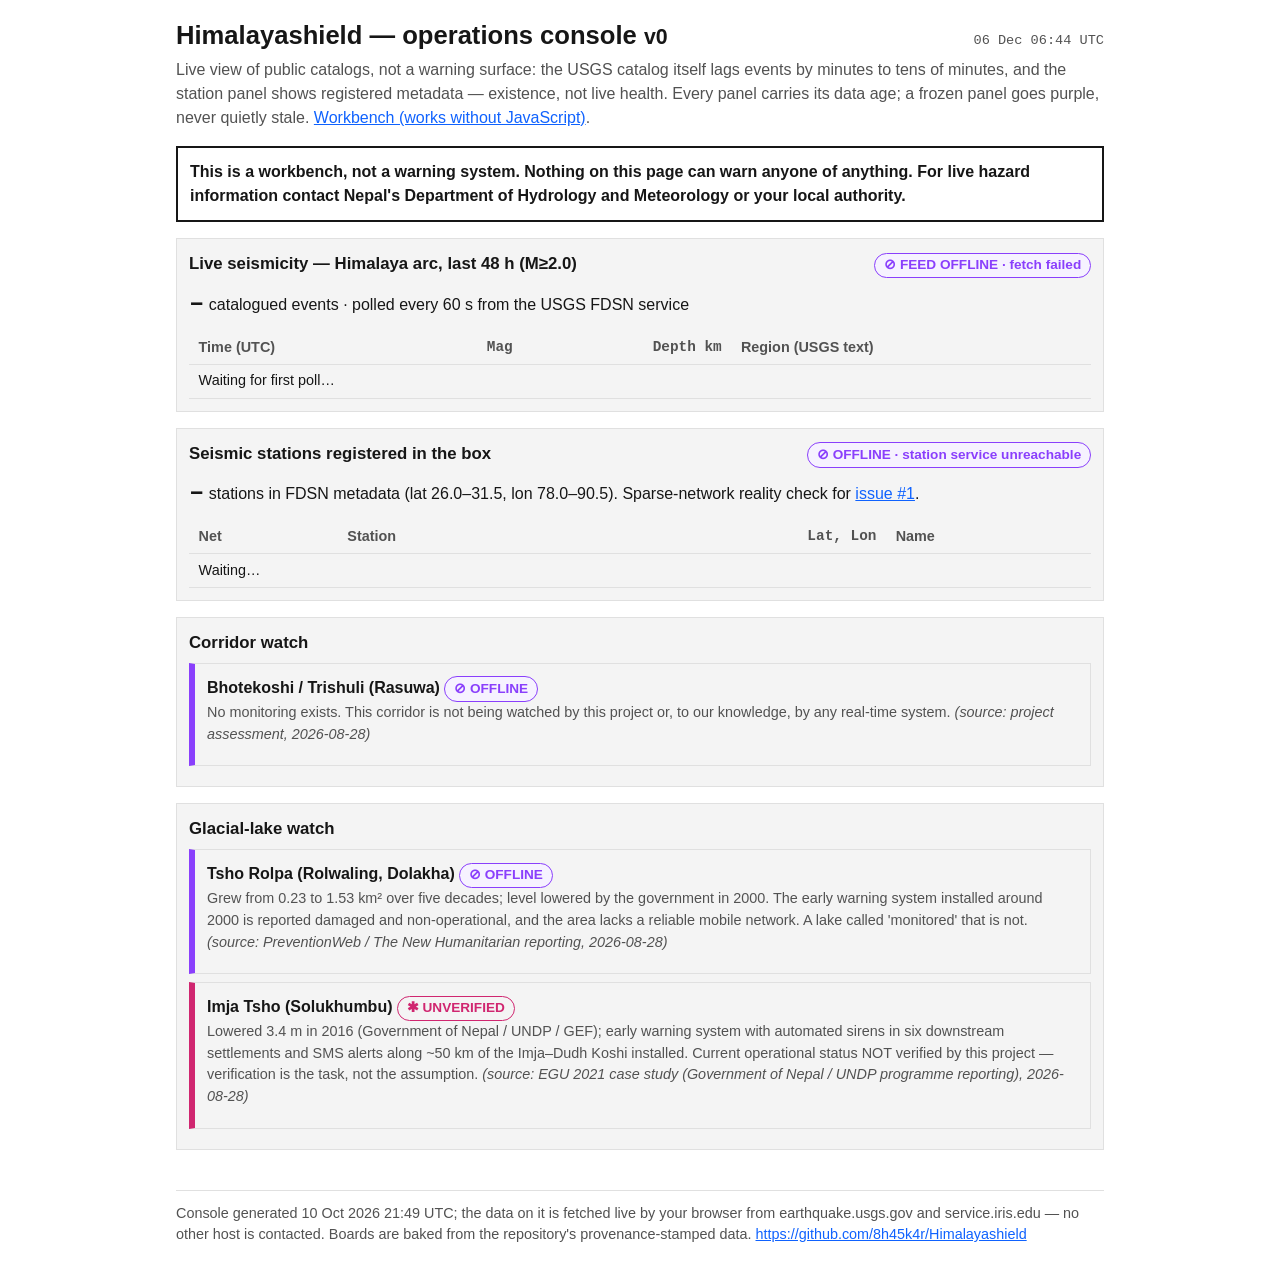
==== console/index.html @ b5e8033c "Publish site 2026-10-10T21:49:27Z from edcc20170017cb25d0ff4911a63416b4d3b17108" ====
<!doctype html>
<html lang="en"><head>
<meta charset="utf-8">
<meta name="viewport" content="width=device-width, initial-scale=1">
<meta name="referrer" content="no-referrer">
<title>Himalayashield — operations console</title>
<style>/*
 * Himalayashield design tokens.
 * Derived from IBM Carbon (v11 palette values); single source of truth for
 * both tiers (see docs/decisions/0002-design-system.md).
 *
 * Rules that are not negotiable:
 *  - `offline` (purple, ADR 0004 — measured, not eyeballed) sits far outside
 *    the amber→orange→red hazard scale: ΔE 34 vs danger red, worst-CVD 32.
 *    "Not watching" must never be readable as "nothing happening" — or as
 *    danger.
 *  - Colour never carries meaning alone: every state gets a label and a
 *    shape. These tokens style states; they do not define them.
 */

:root {
  /* Type — IBM Plex, matching the strategy brief. Real fallbacks always. */
  --font-sans: "IBM Plex Sans", -apple-system, "Segoe UI", Roboto, sans-serif;
  --font-mono: "IBM Plex Mono", "SFMono-Regular", Consolas, monospace;

  /* Spacing — Carbon's 8px-based scale, trimmed */
  --space-01: 0.125rem;
  --space-02: 0.25rem;
  --space-03: 0.5rem;
  --space-04: 0.75rem;
  --space-05: 1rem;
  --space-06: 1.5rem;
  --space-07: 2rem;
  --space-08: 2.5rem;

  /* Surfaces & text (light; Carbon White theme values) */
  --bg: #ffffff;
  --bg-layer: #f4f4f4;
  --text-primary: #161616;
  --text-secondary: #525252;
  --border-subtle: #e0e0e0;
  --link: #0f62fe;
  --focus: #0f62fe;

  /* Hazard scale — amber → orange → red (Carbon yellow/orange/red steps).
   * Escalation only. Never used for equipment or comms state. */
  --hazard-watch: #f1c21b;      /* amber  — elevated, being watched   */
  --hazard-warning: #ff832b;    /* orange — act soon                  */
  --hazard-danger: #da1e28;     /* red    — act now                   */
  --hazard-danger-strong: #a2191f;

  /* Non-hazard states */
  --state-normal: #198038;      /* green   — watched and quiet         */
  --state-offline: #8a3ffc;     /* purple — NOT WATCHING. Measured far from
                                   the hazard hues (ADR 0004).         */
  --state-offline-bg: #f6f2ff;
  --state-unverified: #d02670;  /* magenta — figure not yet custodian-
                                   signed; badge only, never a mark.
                                   See GOVERNANCE.md + ADR 0004.       */

  /* On-colour text */
  --text-on-hazard-danger: #ffffff;
  --text-on-state-offline: #ffffff;
}

/* Dark (Carbon g100-leaning values). System preference… */
@media (prefers-color-scheme: dark) {
  :root:not([data-theme="light"]) {
    --bg: #161616;
    --bg-layer: #262626;
    --text-primary: #f4f4f4;
    --text-secondary: #c6c6c6;
    --border-subtle: #393939;
    --link: #78a9ff;
    --focus: #ffffff;

    --hazard-watch: #f1c21b;
    --hazard-warning: #ff832b;
    --hazard-danger: #fa4d56;
    --hazard-danger-strong: #da1e28;

    --state-normal: #42be65;
    --state-offline: #be95ff;
    --state-offline-bg: #2a2140;
    --state-unverified: #ff7eb6;

    --text-on-hazard-danger: #161616;
    --text-on-state-offline: #161616;
  }
}

/* …and explicit user choice wins in both directions. */
:root[data-theme="dark"] {
  --bg: #161616;
  --bg-layer: #262626;
  --text-primary: #f4f4f4;
  --text-secondary: #c6c6c6;
  --border-subtle: #393939;
  --link: #78a9ff;
  --focus: #ffffff;

  --hazard-watch: #f1c21b;
  --hazard-warning: #ff832b;
  --hazard-danger: #fa4d56;
  --hazard-danger-strong: #da1e28;

  --state-normal: #42be65;
  --state-offline: #be95ff;
  --state-offline-bg: #2a2140;
  --state-unverified: #ff7eb6;

  --text-on-hazard-danger: #161616;
  --text-on-state-offline: #161616;
}

* { box-sizing: border-box; margin: 0; }
body { background: var(--bg); color: var(--text-primary);
  font-family: var(--font-sans); line-height: 1.5; font-size: 1rem; }
main { max-width: 60rem; margin: 0 auto; padding: var(--space-05); }
a { color: var(--link); }
h1 { font-size: 1.6rem; margin-bottom: var(--space-02); }
h2 { font-size: 1.15rem; margin: var(--space-07) 0 var(--space-03); }
p { margin-bottom: var(--space-03); }
.tagline { color: var(--text-secondary); }
.notice { border: 2px solid var(--text-primary); padding: var(--space-04);
  margin: var(--space-05) 0; font-weight: 600; }
.chip { display: inline-block; padding: 0.1rem 0.55rem; border-radius: 1rem;
  font-weight: 700; font-size: 0.85rem; border: 1.5px solid currentColor;
  white-space: nowrap; }
.chip-live { color: var(--state-normal); }
.chip-offline { color: var(--state-offline); background: var(--state-offline-bg); }
.chip-unverified { color: var(--state-unverified); }
.corridor { border: 1px solid var(--border-subtle); border-left: 6px solid
  var(--state-offline); padding: var(--space-04); margin: var(--space-03) 0;
  background: var(--bg-layer); }
.corridor.status-normal { border-left-color: var(--state-normal); }
.corridor.status-unverified { border-left-color: var(--state-unverified); }
.corridor .note { color: var(--text-secondary); font-size: 0.9rem; }
.offline-hero { border: 2px solid var(--state-offline);
  background: var(--state-offline-bg); padding: var(--space-05);
  margin: var(--space-05) 0; }
figure { margin: var(--space-04) 0; }
.scroll { overflow-x: auto; }
figcaption, .meta { color: var(--text-secondary); font-size: 0.85rem;
  margin-top: var(--space-02); }
table { border-collapse: collapse; width: 100%; font-size: 0.9rem; }
caption { text-align: left; color: var(--text-secondary); font-size: 0.85rem;
  margin-bottom: var(--space-02); }
th, td { text-align: left; padding: 0.35rem 0.6rem;
  border-bottom: 1px solid var(--border-subtle); white-space: nowrap; }
th { color: var(--text-secondary); font-weight: 600; }
td.num, th.num { text-align: right; font-family: var(--font-mono); }
footer { margin: var(--space-08) 0 var(--space-05);
  border-top: 1px solid var(--border-subtle); padding-top: var(--space-04);
  color: var(--text-secondary); font-size: 0.9rem; }
#stale-banner { display: none; }
body.stale #stale-banner { display: block; }
svg text { font-family: var(--font-sans); }

.panels { display: grid; grid-template-columns: 1fr; gap: var(--space-05); }
.panel { border: 1px solid var(--border-subtle); background: var(--bg-layer);
  padding: var(--space-04); }
.panel h2 { margin: 0 0 var(--space-03); font-size: 1.05rem; }
.panel .stat { font-family: var(--font-mono); font-size: 1.6rem;
  font-weight: 600; }
.panel-head { display: flex; justify-content: space-between; gap: var(--space-03);
  align-items: baseline; flex-wrap: wrap; }
#clock { color: var(--text-secondary); font-family: var(--font-mono);
  font-size: 0.85rem; }
</style>
</head>
<body>
<main>
<div class="panel-head"><h1>Himalayashield — operations console <small>v0</small></h1>
<span id="clock"></span></div>
<p class="tagline">Live view of public catalogs, not a warning surface: the USGS catalog itself lags events by minutes to tens of minutes, and the station panel shows registered metadata — existence, not live health. Every panel carries its data age; a frozen panel goes purple, never quietly stale. <a href="../">Workbench (works without
JavaScript)</a>.</p>
<div class="notice">This is a workbench, not a warning system. Nothing on
this page can warn anyone of anything. For live hazard information contact
Nepal's Department of Hydrology and Meteorology or your local authority.</div>
<noscript><div class="notice offline-hero">⊘ The console needs JavaScript
for live polling. Use the <a href="../">workbench page</a> instead — it
works without it.</div></noscript>
<div class="panels">
<section class="panel"><div class="panel-head">
<h2>Live seismicity — Himalaya arc, last 48 h (M≥2.0)</h2>
<span id="feed-chip" class="chip chip-offline">⊘ CONNECTING…</span></div>
<p><span class="stat" id="event-count">–</span> catalogued events ·
polled every 60 s from the USGS FDSN service</p>
<div class="scroll" id="chart"></div>
<div class="scroll"><table>
<thead><tr><th>Time (UTC)</th><th class=num>Mag</th>
<th class=num>Depth km</th><th>Region (USGS text)</th></tr></thead>
<tbody id="events-body"><tr><td colspan="4">Waiting for first poll…</td></tr></tbody>
</table></div></section>
<section class="panel"><div class="panel-head">
<h2>Seismic stations registered in the box</h2>
<span id="station-chip" class="chip chip-offline">⊘ CONNECTING…</span></div>
<p><span class="stat" id="station-count">–</span> stations in FDSN metadata
(lat 26.0–31.5, lon 78.0–90.5).
Sparse-network reality check for
<a href="https://github.com/8h45k4r/Himalayashield/issues/1">issue #1</a>.</p>
<div class="scroll"><table>
<thead><tr><th>Net</th><th>Station</th><th class=num>Lat, Lon</th><th>Name</th></tr></thead>
<tbody id="stations-body"><tr><td colspan="4">Waiting…</td></tr></tbody>
</table></div></section>
<section class="panel"><h2>Corridor watch</h2><div class="corridor status-offline"><strong>Bhotekoshi / Trishuli (Rasuwa)</strong> <span class="chip chip-offline">⊘ OFFLINE</span><p class="note">No monitoring exists. This corridor is not being watched by this project or, to our knowledge, by any real-time system. <em>(source: project assessment, 2026-08-28)</em></p></div></section>
<section class="panel"><h2>Glacial-lake watch</h2><div class="corridor status-offline"><strong>Tsho Rolpa (Rolwaling, Dolakha)</strong> <span class="chip chip-offline">⊘ OFFLINE</span><p class="note">Grew from 0.23 to 1.53 km² over five decades; level lowered by the government in 2000. The early warning system installed around 2000 is reported damaged and non-operational, and the area lacks a reliable mobile network. A lake called &#x27;monitored&#x27; that is not. <em>(source: PreventionWeb / The New Humanitarian reporting, 2026-08-28)</em></p></div><div class="corridor status-unverified"><strong>Imja Tsho (Solukhumbu)</strong> <span class="chip chip-unverified">✱ UNVERIFIED</span><p class="note">Lowered 3.4 m in 2016 (Government of Nepal / UNDP / GEF); early warning system with automated sirens in six downstream settlements and SMS alerts along ~50 km of the Imja–Dudh Koshi installed. Current operational status NOT verified by this project — verification is the task, not the assumption. <em>(source: EGU 2021 case study (Government of Nepal / UNDP programme reporting), 2026-08-28)</em></p></div></section>
</div>
<footer>
<p>Console generated 10 Oct 2026 21:49 UTC; the data on
it is fetched live by your browser from earthquake.usgs.gov and
service.iris.edu — no other host is contacted. Boards are baked from the
repository's provenance-stamped data. <a href="https://github.com/8h45k4r/Himalayashield">https://github.com/8h45k4r/Himalayashield</a></p>
</footer>
</main>
<script>/* Himalayashield operations console v0 (ADR 0005).
 * Dependency-free live polling of public FDSN services. Hard rule: a frozen
 * panel must never look live — every panel carries a data-age stamp and
 * flips to the purple OFFLINE state on failure or staleness.
 */
"use strict";
(function () {
  var BBOX = { minlatitude: 26.0, maxlatitude: 31.5,
               minlongitude: 78.0, maxlongitude: 90.5 };
  var USGS = "https://earthquake.usgs.gov/fdsnws/event/1/query";
  var IRIS = "https://service.iris.edu/fdsnws/station/1/query";
  var POLL_MS = 60000, STALE_MS = 5 * 60000, WINDOW_H = 48, MIN_MAG = 2.0;

  var lastOk = null, events = [];

  function $(id) { return document.getElementById(id); }
  function esc(s) {
    return String(s).replace(/[&<>"]/g, function (c) {
      return { "&": "&amp;", "<": "&lt;", ">": "&gt;", '"': "&quot;" }[c];
    });
  }
  function pad(n) { return (n < 10 ? "0" : "") + n; }
  function utc(d) {
    return pad(d.getUTCDate()) + " " +
      ["Jan","Feb","Mar","Apr","May","Jun","Jul","Aug","Sep","Oct","Nov","Dec"][d.getUTCMonth()] +
      " " + pad(d.getUTCHours()) + ":" + pad(d.getUTCMinutes()) + " UTC";
  }
  function ageText(ms) {
    if (ms < 90000) return Math.round(ms / 1000) + " s";
    if (ms < 5400000) return Math.round(ms / 60000) + " min";
    return (ms / 3600000).toFixed(1) + " h";
  }

  function setFeedState(state, ageMs) {
    var chip = $("feed-chip");
    if (state === "live") {
      chip.className = "chip chip-live";
      chip.textContent = "● LIVE · data age " + ageText(ageMs);
    } else if (state === "stale") {
      chip.className = "chip chip-offline";
      chip.textContent = "⊘ STALE · last data " + ageText(ageMs) + " ago";
    } else {
      chip.className = "chip chip-offline";
      chip.textContent = "⊘ FEED OFFLINE · fetch failed";
    }
  }

  function drawChart() {
    var w = 720, h = 220, pad_ = 40;
    var now = Date.now(), start = now - WINDOW_H * 3600000;
    var lo = MIN_MAG, hi = 6.0;
    for (var i = 0; i < events.length; i++) {
      if (events[i].mag + 0.5 > hi) hi = events[i].mag + 0.5;
    }
    function X(t) { return pad_ + (t - start) / (now - start) * (w - 2 * pad_); }
    function Y(m) { return h - pad_ - (m - lo) / (hi - lo) * (h - 2 * pad_); }
    var s = [];
    var m = Math.ceil(lo);
    for (; m <= hi; m++) {
      var y = Y(m).toFixed(1);
      s.push('<line x1="' + pad_ + '" y1="' + y + '" x2="' + (w - pad_) +
        '" y2="' + y + '" stroke="var(--border-subtle)" stroke-width="1"/>');
      s.push('<text x="' + (pad_ - 8) + '" y="' + (+y + 4) +
        '" text-anchor="end" font-size="11" fill="var(--text-secondary)">M' + m + "</text>");
    }
    for (var hrs = 0; hrs <= WINDOW_H; hrs += 12) {
      var t = start + hrs * 3600000, x = X(t).toFixed(1);
      var d = new Date(t);
      s.push('<line x1="' + x + '" y1="' + (h - pad_) + '" x2="' + x + '" y2="' +
        (h - pad_ + 5) + '" stroke="var(--text-secondary)" stroke-width="1"/>');
      s.push('<text x="' + x + '" y="' + (h - pad_ + 18) +
        '" text-anchor="middle" font-size="11" fill="var(--text-secondary)">' +
        pad(d.getUTCDate()) + "/" + pad(d.getUTCMonth() + 1) + " " +
        pad(d.getUTCHours()) + "h</text>");
    }
    for (i = 0; i < events.length; i++) {
      var e = events[i];
      var r = (2.5 + (e.mag - lo) * 1.4).toFixed(1);
      s.push('<circle cx="' + X(e.time).toFixed(1) + '" cy="' + Y(e.mag).toFixed(1) +
        '" r="' + r + '" fill="var(--link)" fill-opacity="0.55" ' +
        'stroke="var(--bg)" stroke-width="2"><title>' +
        esc("M" + e.mag.toFixed(1) + " — " + e.place + " — " + utc(new Date(e.time))) +
        "</title></circle>");
    }
    $("chart").innerHTML =
      '<svg viewBox="0 0 ' + w + " " + h + '" width="' + w + '" role="img" ' +
      'aria-label="Catalogued events, last ' + WINDOW_H + ' hours">' + s.join("") + "</svg>";
  }

  function renderTable() {
    var rows = [];
    for (var i = events.length - 1; i >= 0 && rows.length < 15; i--) {
      var e = events[i];
      rows.push("<tr><td>" + utc(new Date(e.time)) + '</td><td class="num">' +
        e.mag.toFixed(1) + '</td><td class="num">' +
        (e.depth == null ? "—" : e.depth.toFixed(0)) + "</td><td>" +
        esc(e.place) + "</td></tr>");
    }
    $("events-body").innerHTML = rows.join("") ||
      '<tr><td colspan="4">No catalogued events M≥' + MIN_MAG +
      " in the last " + WINDOW_H + " hours.</td></tr>";
    $("event-count").textContent = String(events.length);
  }

  function poll() {
    var startIso = new Date(Date.now() - WINDOW_H * 3600000)
      .toISOString().slice(0, 19);
    var url = USGS + "?format=geojson&orderby=time-asc&minmagnitude=" + MIN_MAG +
      "&starttime=" + startIso +
      "&minlatitude=" + BBOX.minlatitude + "&maxlatitude=" + BBOX.maxlatitude +
      "&minlongitude=" + BBOX.minlongitude + "&maxlongitude=" + BBOX.maxlongitude;
    fetch(url, { cache: "no-store" }).then(function (r) {
      if (!r.ok) throw new Error("HTTP " + r.status);
      return r.json();
    }).then(function (gj) {
      events = [];
      var feats = gj.features || [];
      for (var i = 0; i < feats.length; i++) {
        var p = feats[i].properties || {};
        var g = (feats[i].geometry || {}).coordinates || [];
        if (p.mag == null || p.time == null) continue;
        events.push({ time: +p.time, mag: +p.mag,
          depth: g.length > 2 && g[2] != null ? +g[2] : null,
          place: String(p.place || "unknown location") });
      }
      lastOk = Date.now();
      drawChart();
      renderTable();
    }).catch(function () {
      if (lastOk === null) setFeedState("offline");
    });
  }

  function loadStations() {
    var url = IRIS + "?format=text&level=station&endafter=" +
      new Date().toISOString().slice(0, 10) +
      "&minlatitude=" + BBOX.minlatitude + "&maxlatitude=" + BBOX.maxlatitude +
      "&minlongitude=" + BBOX.minlongitude + "&maxlongitude=" + BBOX.maxlongitude;
    fetch(url).then(function (r) {
      if (!r.ok) throw new Error("HTTP " + r.status);
      return r.text();
    }).then(function (txt) {
      var lines = txt.split("\n"), rows = [];
      for (var i = 0; i < lines.length; i++) {
        if (!lines[i] || lines[i].charAt(0) === "#") continue;
        var f = lines[i].split("|");
        if (f.length < 4) continue;
        rows.push("<tr><td>" + esc(f[0]) + "</td><td>" + esc(f[1]) +
          '</td><td class="num">' + esc((+f[2]).toFixed(2)) + ", " +
          esc((+f[3]).toFixed(2)) + "</td><td>" + esc(f[5] || "") + "</td></tr>");
      }
      $("station-count").textContent = String(rows.length);
      $("stations-body").innerHTML = rows.join("") ||
        '<tr><td colspan="4">None registered in the box.</td></tr>';
      var chip = $("station-chip");
      chip.className = "chip chip-unverified";
      chip.textContent = "✱ METADATA ONLY · existence, not live health";
    }).catch(function () {
      var chip = $("station-chip");
      chip.className = "chip chip-offline";
      chip.textContent = "⊘ OFFLINE · station service unreachable";
    });
  }

  function tick() {
    if (lastOk !== null) {
      var age = Date.now() - lastOk;
      setFeedState(age > STALE_MS ? "stale" : "live", age);
    }
    $("clock").textContent = utc(new Date());
  }

  poll();
  loadStations();
  setInterval(poll, POLL_MS);
  setInterval(tick, 1000);
  tick();
})();
</script>
</body></html>
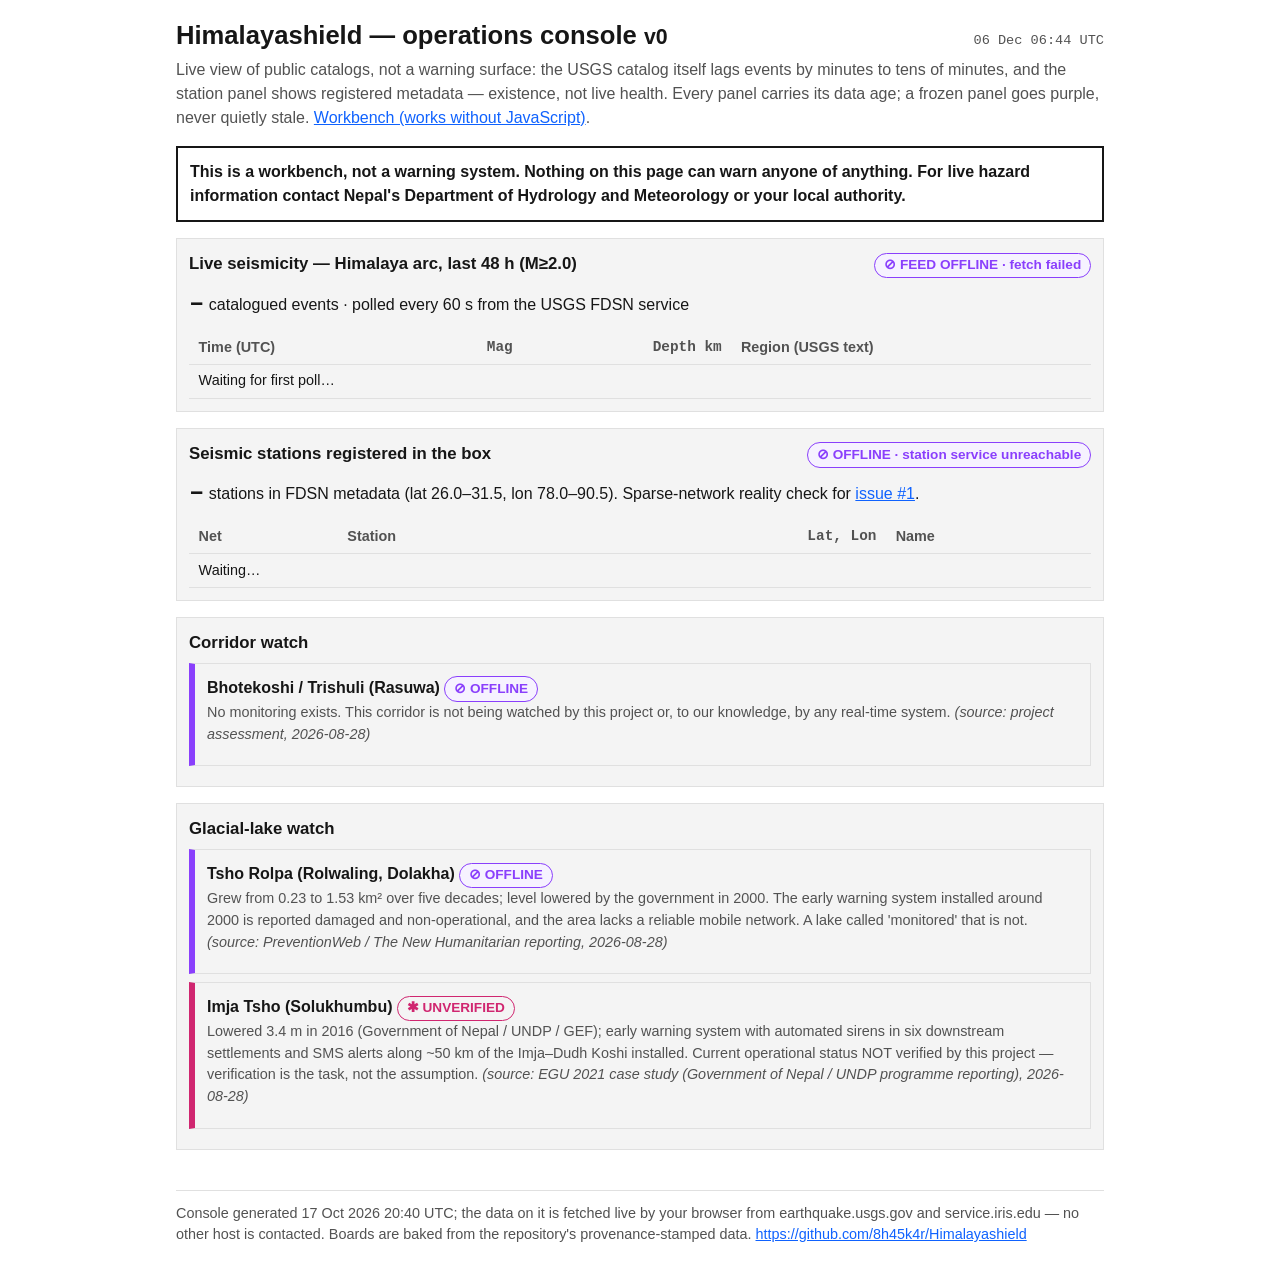
==== commit 1ba10160: "Publish site 2026-10-17T20:40:46Z from edcc20170017cb25d0ff4911a63416b4d3b17108" ====
--- a/console/index.html
+++ b/console/index.html
@@ -208,7 +208,7 @@
 <section class="panel"><h2>Glacial-lake watch</h2><div class="corridor status-offline"><strong>Tsho Rolpa (Rolwaling, Dolakha)</strong> <span class="chip chip-offline">⊘ OFFLINE</span><p class="note">Grew from 0.23 to 1.53 km² over five decades; level lowered by the government in 2000. The early warning system installed around 2000 is reported damaged and non-operational, and the area lacks a reliable mobile network. A lake called &#x27;monitored&#x27; that is not. <em>(source: PreventionWeb / The New Humanitarian reporting, 2026-08-28)</em></p></div><div class="corridor status-unverified"><strong>Imja Tsho (Solukhumbu)</strong> <span class="chip chip-unverified">✱ UNVERIFIED</span><p class="note">Lowered 3.4 m in 2016 (Government of Nepal / UNDP / GEF); early warning system with automated sirens in six downstream settlements and SMS alerts along ~50 km of the Imja–Dudh Koshi installed. Current operational status NOT verified by this project — verification is the task, not the assumption. <em>(source: EGU 2021 case study (Government of Nepal / UNDP programme reporting), 2026-08-28)</em></p></div></section>
 </div>
 <footer>
-<p>Console generated 10 Oct 2026 21:49 UTC; the data on
+<p>Console generated 17 Oct 2026 20:40 UTC; the data on
 it is fetched live by your browser from earthquake.usgs.gov and
 service.iris.edu — no other host is contacted. Boards are baked from the
 repository's provenance-stamped data. <a href="https://github.com/8h45k4r/Himalayashield">https://github.com/8h45k4r/Himalayashield</a></p>
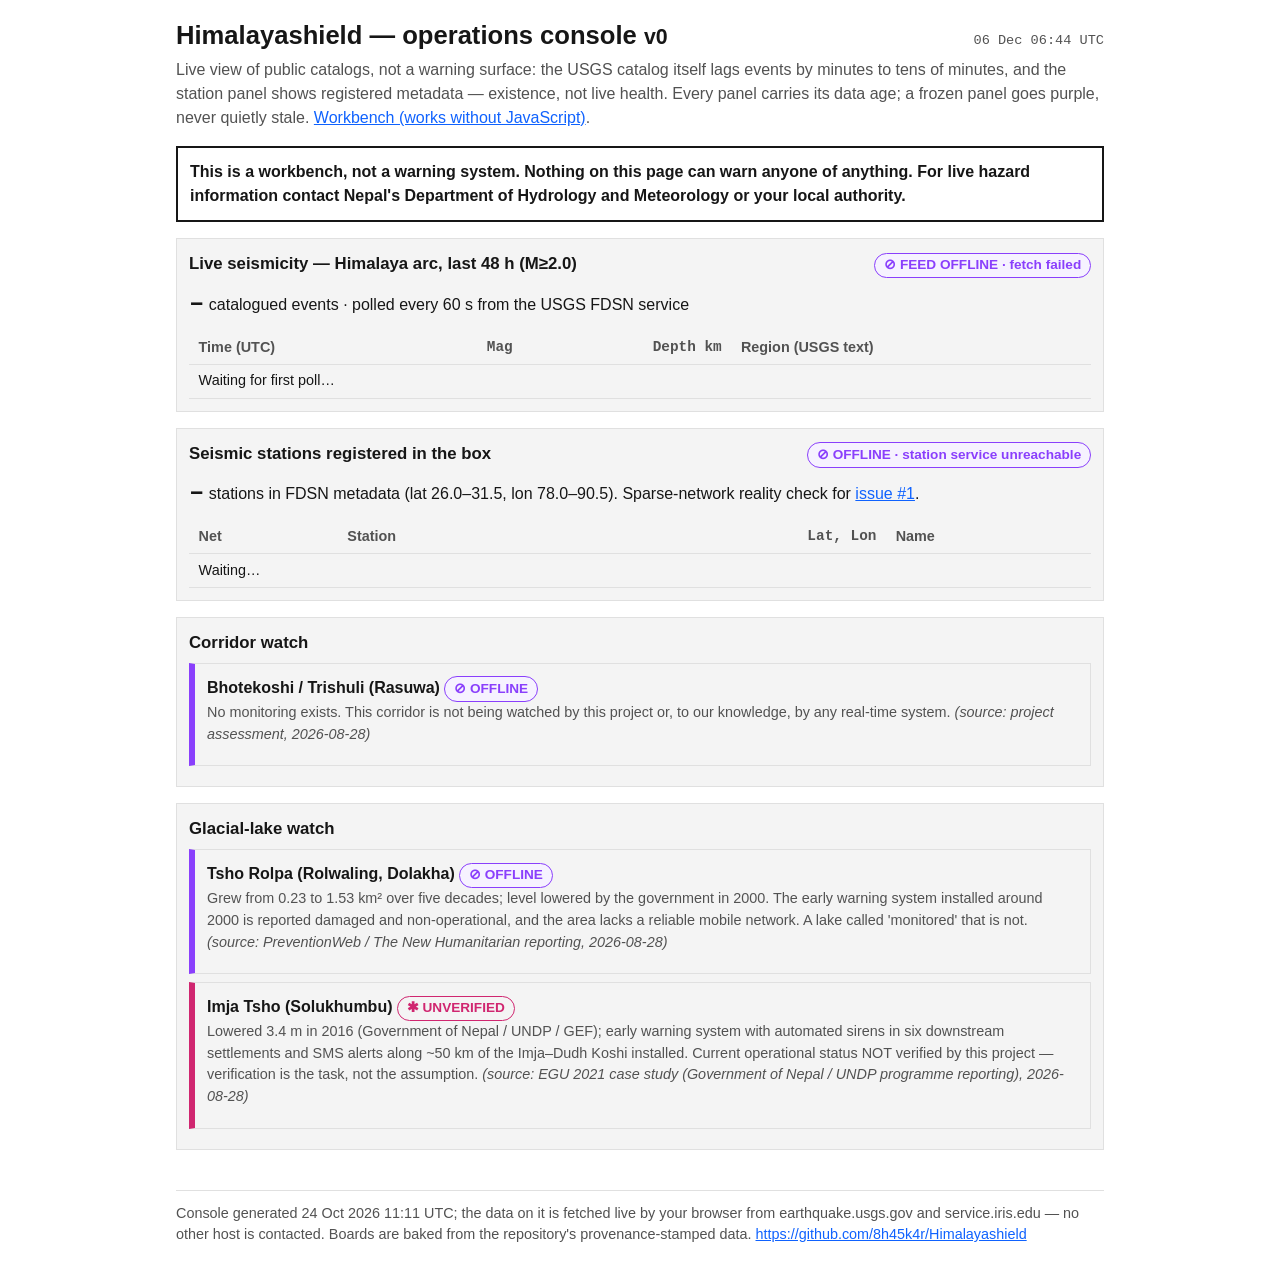
==== commit 32562edc: "Publish site 2026-10-24T11:11:11Z from edcc20170017cb25d0ff4911a63416b4d3b17108" ====
--- a/console/index.html
+++ b/console/index.html
@@ -208,7 +208,7 @@
 <section class="panel"><h2>Glacial-lake watch</h2><div class="corridor status-offline"><strong>Tsho Rolpa (Rolwaling, Dolakha)</strong> <span class="chip chip-offline">⊘ OFFLINE</span><p class="note">Grew from 0.23 to 1.53 km² over five decades; level lowered by the government in 2000. The early warning system installed around 2000 is reported damaged and non-operational, and the area lacks a reliable mobile network. A lake called &#x27;monitored&#x27; that is not. <em>(source: PreventionWeb / The New Humanitarian reporting, 2026-08-28)</em></p></div><div class="corridor status-unverified"><strong>Imja Tsho (Solukhumbu)</strong> <span class="chip chip-unverified">✱ UNVERIFIED</span><p class="note">Lowered 3.4 m in 2016 (Government of Nepal / UNDP / GEF); early warning system with automated sirens in six downstream settlements and SMS alerts along ~50 km of the Imja–Dudh Koshi installed. Current operational status NOT verified by this project — verification is the task, not the assumption. <em>(source: EGU 2021 case study (Government of Nepal / UNDP programme reporting), 2026-08-28)</em></p></div></section>
 </div>
 <footer>
-<p>Console generated 17 Oct 2026 20:40 UTC; the data on
+<p>Console generated 24 Oct 2026 11:11 UTC; the data on
 it is fetched live by your browser from earthquake.usgs.gov and
 service.iris.edu — no other host is contacted. Boards are baked from the
 repository's provenance-stamped data. <a href="https://github.com/8h45k4r/Himalayashield">https://github.com/8h45k4r/Himalayashield</a></p>
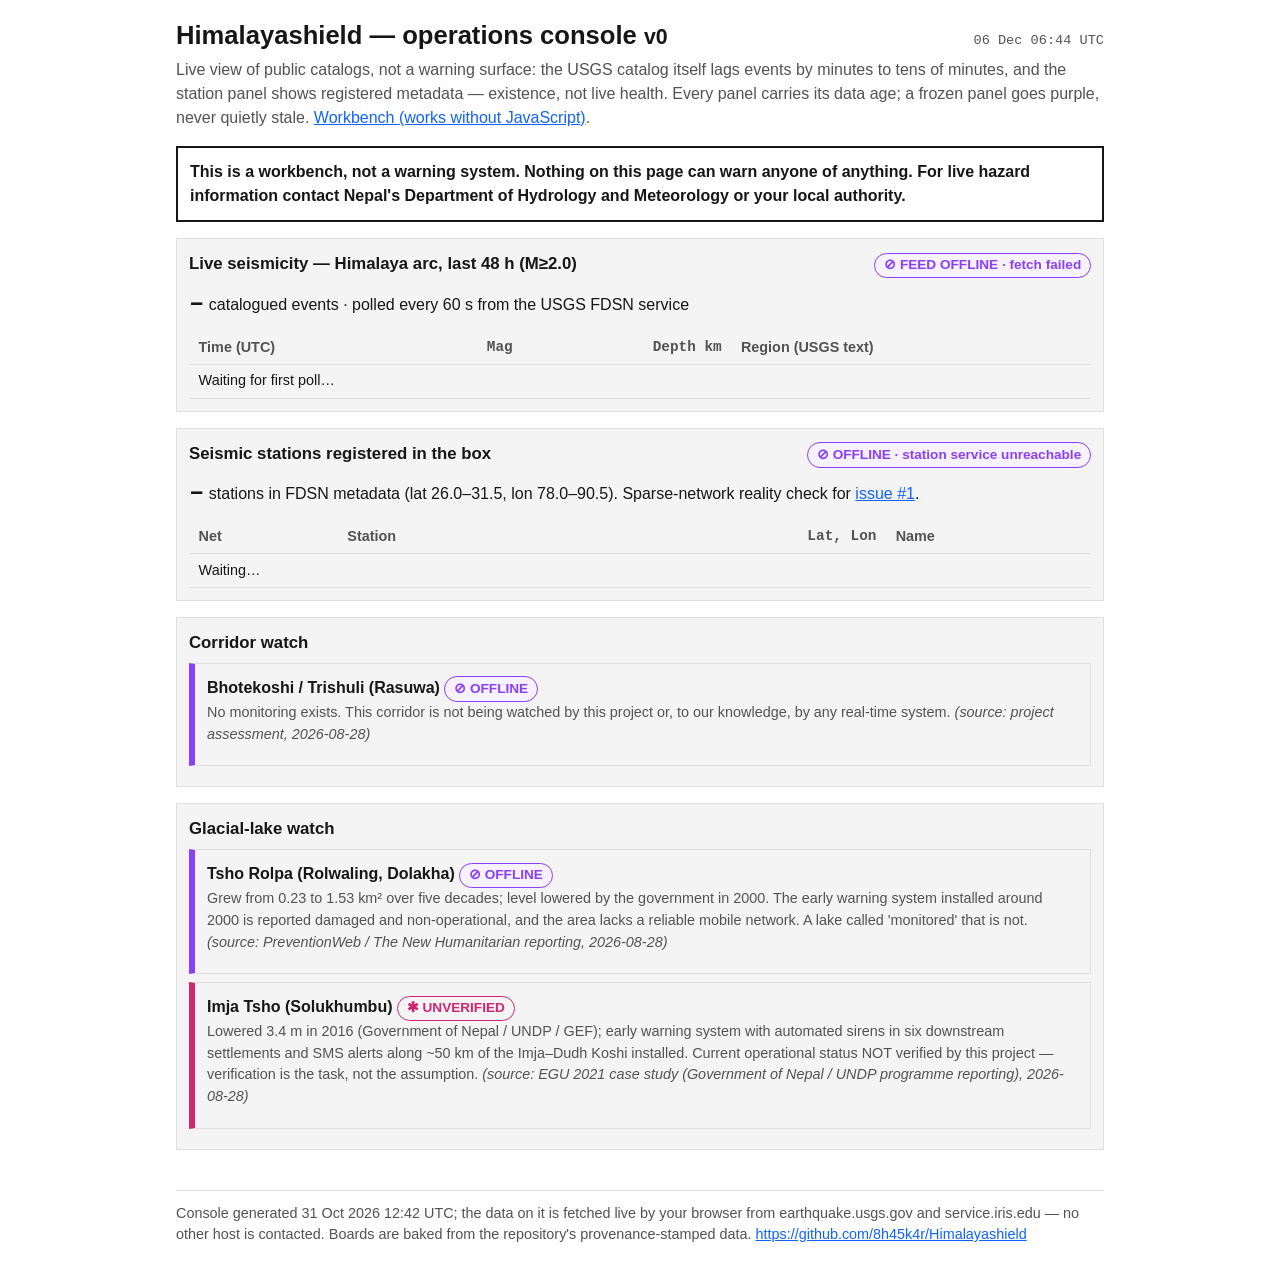
==== commit b614b874: "Publish site 2026-10-31T12:42:31Z from edcc20170017cb25d0ff4911a63416b4d3b17108" ====
--- a/console/index.html
+++ b/console/index.html
@@ -208,7 +208,7 @@
 <section class="panel"><h2>Glacial-lake watch</h2><div class="corridor status-offline"><strong>Tsho Rolpa (Rolwaling, Dolakha)</strong> <span class="chip chip-offline">⊘ OFFLINE</span><p class="note">Grew from 0.23 to 1.53 km² over five decades; level lowered by the government in 2000. The early warning system installed around 2000 is reported damaged and non-operational, and the area lacks a reliable mobile network. A lake called &#x27;monitored&#x27; that is not. <em>(source: PreventionWeb / The New Humanitarian reporting, 2026-08-28)</em></p></div><div class="corridor status-unverified"><strong>Imja Tsho (Solukhumbu)</strong> <span class="chip chip-unverified">✱ UNVERIFIED</span><p class="note">Lowered 3.4 m in 2016 (Government of Nepal / UNDP / GEF); early warning system with automated sirens in six downstream settlements and SMS alerts along ~50 km of the Imja–Dudh Koshi installed. Current operational status NOT verified by this project — verification is the task, not the assumption. <em>(source: EGU 2021 case study (Government of Nepal / UNDP programme reporting), 2026-08-28)</em></p></div></section>
 </div>
 <footer>
-<p>Console generated 24 Oct 2026 11:11 UTC; the data on
+<p>Console generated 31 Oct 2026 12:42 UTC; the data on
 it is fetched live by your browser from earthquake.usgs.gov and
 service.iris.edu — no other host is contacted. Boards are baked from the
 repository's provenance-stamped data. <a href="https://github.com/8h45k4r/Himalayashield">https://github.com/8h45k4r/Himalayashield</a></p>
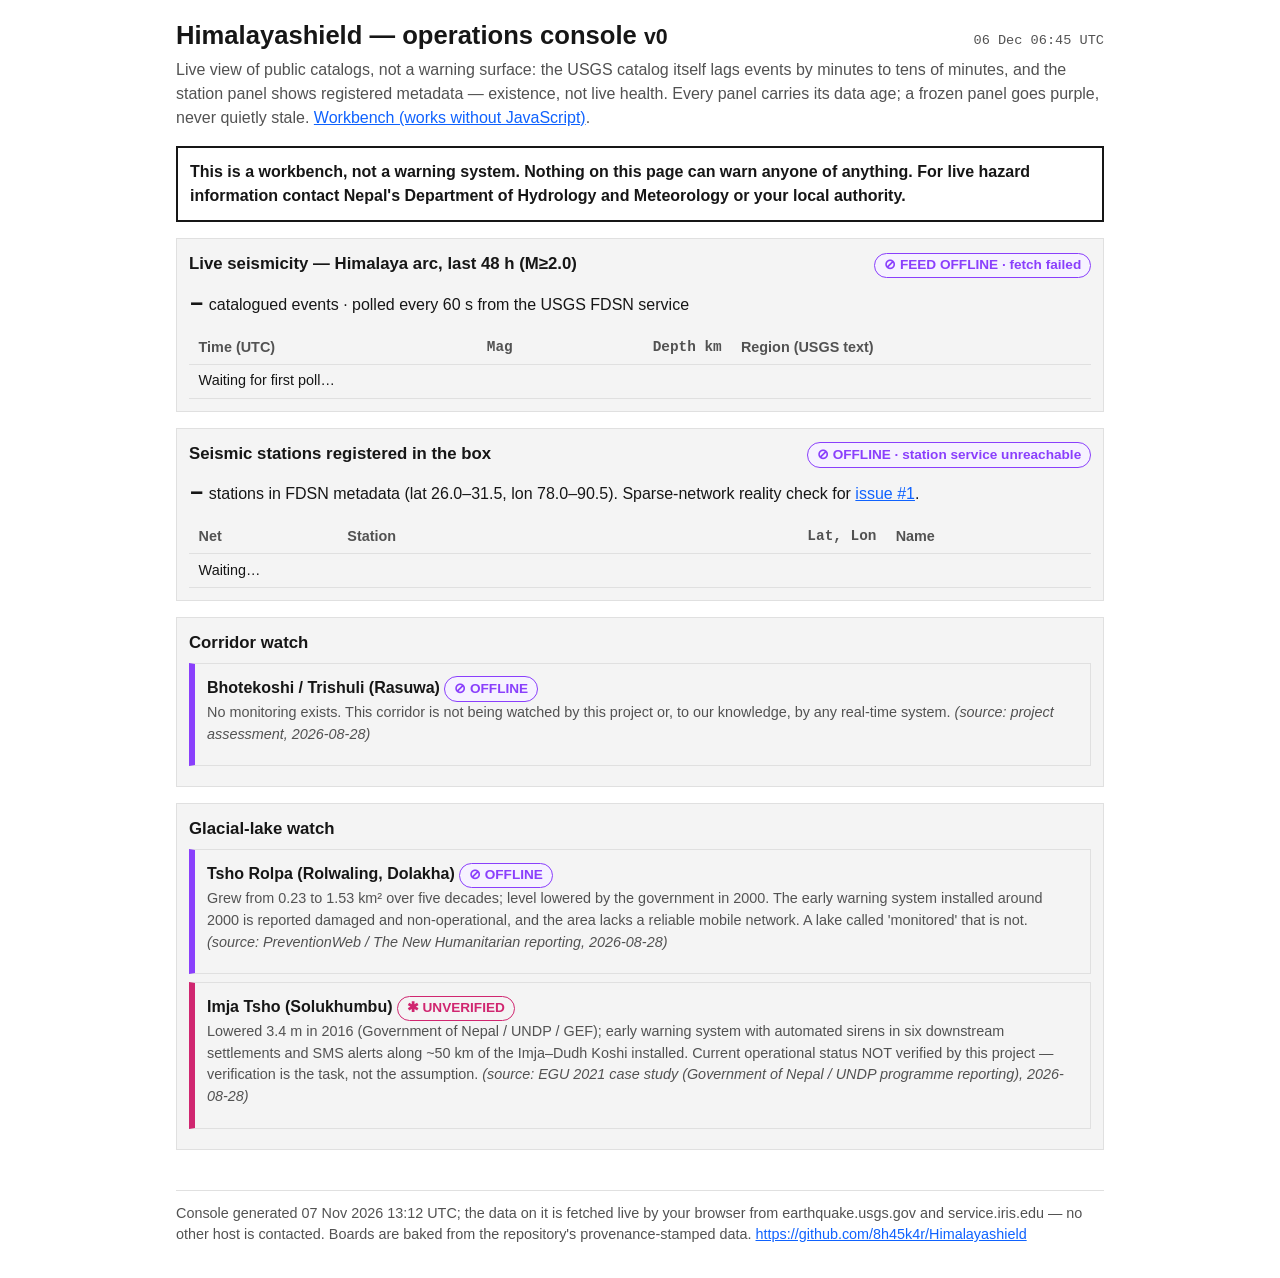
==== commit 3a7aecf7: "Publish site 2026-11-07T13:12:44Z from edcc20170017cb25d0ff4911a63416b4d3b17108" ====
--- a/console/index.html
+++ b/console/index.html
@@ -208,7 +208,7 @@
 <section class="panel"><h2>Glacial-lake watch</h2><div class="corridor status-offline"><strong>Tsho Rolpa (Rolwaling, Dolakha)</strong> <span class="chip chip-offline">⊘ OFFLINE</span><p class="note">Grew from 0.23 to 1.53 km² over five decades; level lowered by the government in 2000. The early warning system installed around 2000 is reported damaged and non-operational, and the area lacks a reliable mobile network. A lake called &#x27;monitored&#x27; that is not. <em>(source: PreventionWeb / The New Humanitarian reporting, 2026-08-28)</em></p></div><div class="corridor status-unverified"><strong>Imja Tsho (Solukhumbu)</strong> <span class="chip chip-unverified">✱ UNVERIFIED</span><p class="note">Lowered 3.4 m in 2016 (Government of Nepal / UNDP / GEF); early warning system with automated sirens in six downstream settlements and SMS alerts along ~50 km of the Imja–Dudh Koshi installed. Current operational status NOT verified by this project — verification is the task, not the assumption. <em>(source: EGU 2021 case study (Government of Nepal / UNDP programme reporting), 2026-08-28)</em></p></div></section>
 </div>
 <footer>
-<p>Console generated 31 Oct 2026 12:42 UTC; the data on
+<p>Console generated 07 Nov 2026 13:12 UTC; the data on
 it is fetched live by your browser from earthquake.usgs.gov and
 service.iris.edu — no other host is contacted. Boards are baked from the
 repository's provenance-stamped data. <a href="https://github.com/8h45k4r/Himalayashield">https://github.com/8h45k4r/Himalayashield</a></p>
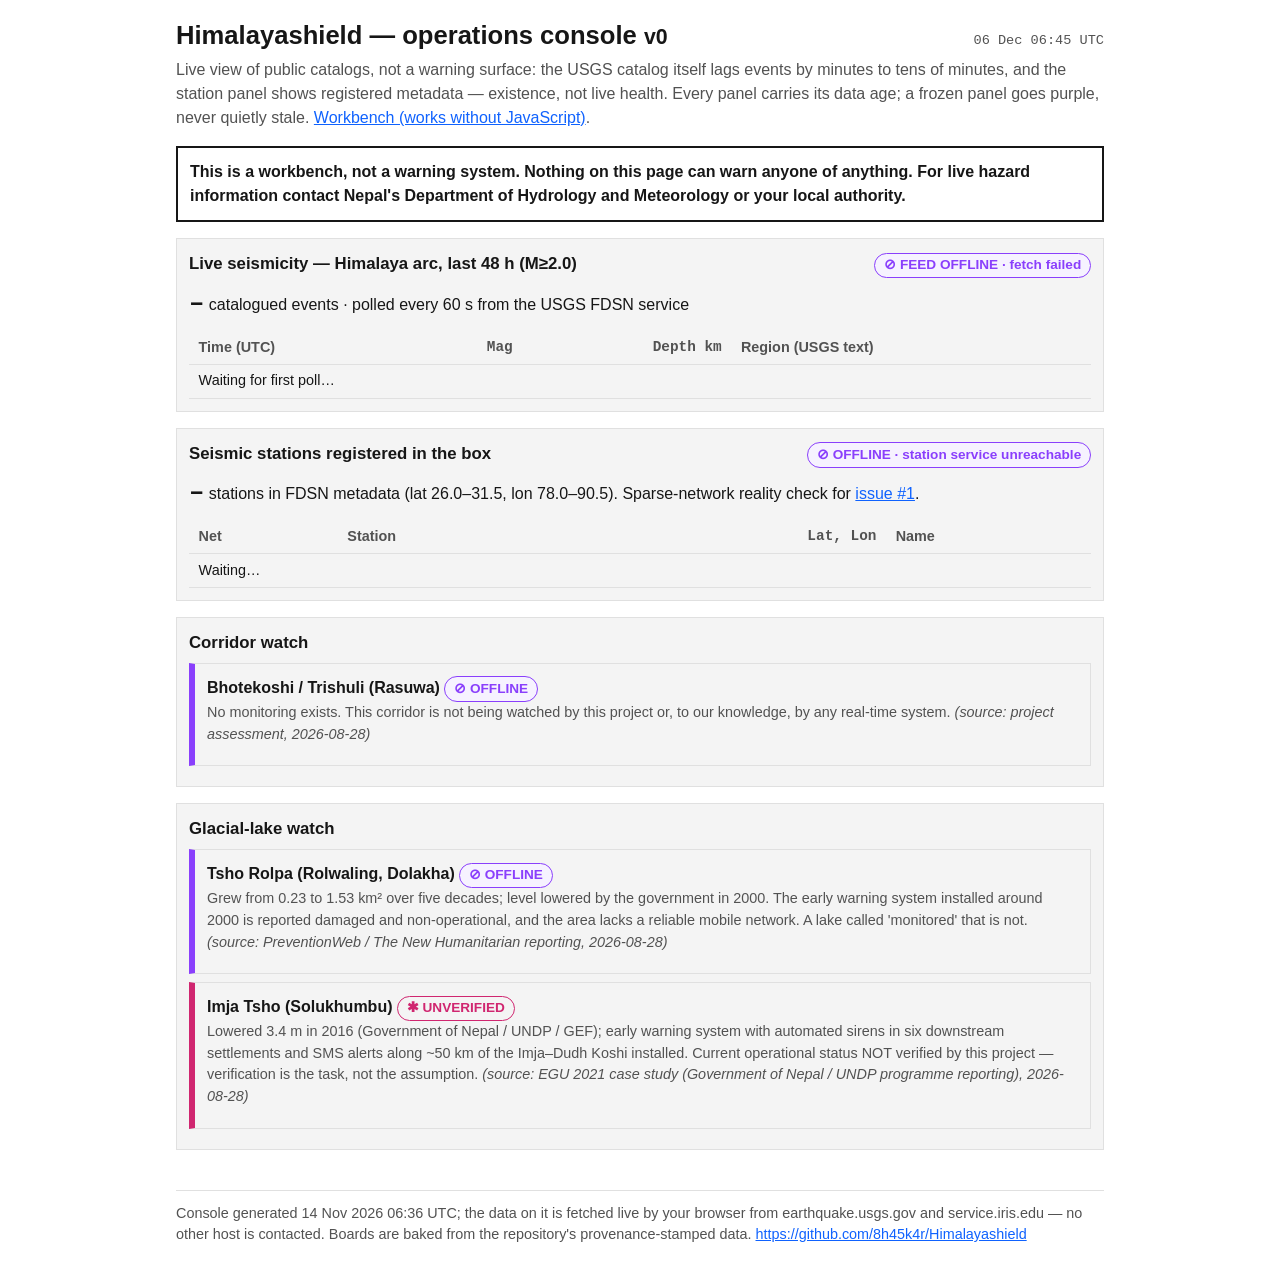
==== commit 9b808642: "Publish site 2026-11-14T06:36:23Z from edcc20170017cb25d0ff4911a63416b4d3b17108" ====
--- a/console/index.html
+++ b/console/index.html
@@ -208,7 +208,7 @@
 <section class="panel"><h2>Glacial-lake watch</h2><div class="corridor status-offline"><strong>Tsho Rolpa (Rolwaling, Dolakha)</strong> <span class="chip chip-offline">⊘ OFFLINE</span><p class="note">Grew from 0.23 to 1.53 km² over five decades; level lowered by the government in 2000. The early warning system installed around 2000 is reported damaged and non-operational, and the area lacks a reliable mobile network. A lake called &#x27;monitored&#x27; that is not. <em>(source: PreventionWeb / The New Humanitarian reporting, 2026-08-28)</em></p></div><div class="corridor status-unverified"><strong>Imja Tsho (Solukhumbu)</strong> <span class="chip chip-unverified">✱ UNVERIFIED</span><p class="note">Lowered 3.4 m in 2016 (Government of Nepal / UNDP / GEF); early warning system with automated sirens in six downstream settlements and SMS alerts along ~50 km of the Imja–Dudh Koshi installed. Current operational status NOT verified by this project — verification is the task, not the assumption. <em>(source: EGU 2021 case study (Government of Nepal / UNDP programme reporting), 2026-08-28)</em></p></div></section>
 </div>
 <footer>
-<p>Console generated 07 Nov 2026 13:12 UTC; the data on
+<p>Console generated 14 Nov 2026 06:36 UTC; the data on
 it is fetched live by your browser from earthquake.usgs.gov and
 service.iris.edu — no other host is contacted. Boards are baked from the
 repository's provenance-stamped data. <a href="https://github.com/8h45k4r/Himalayashield">https://github.com/8h45k4r/Himalayashield</a></p>
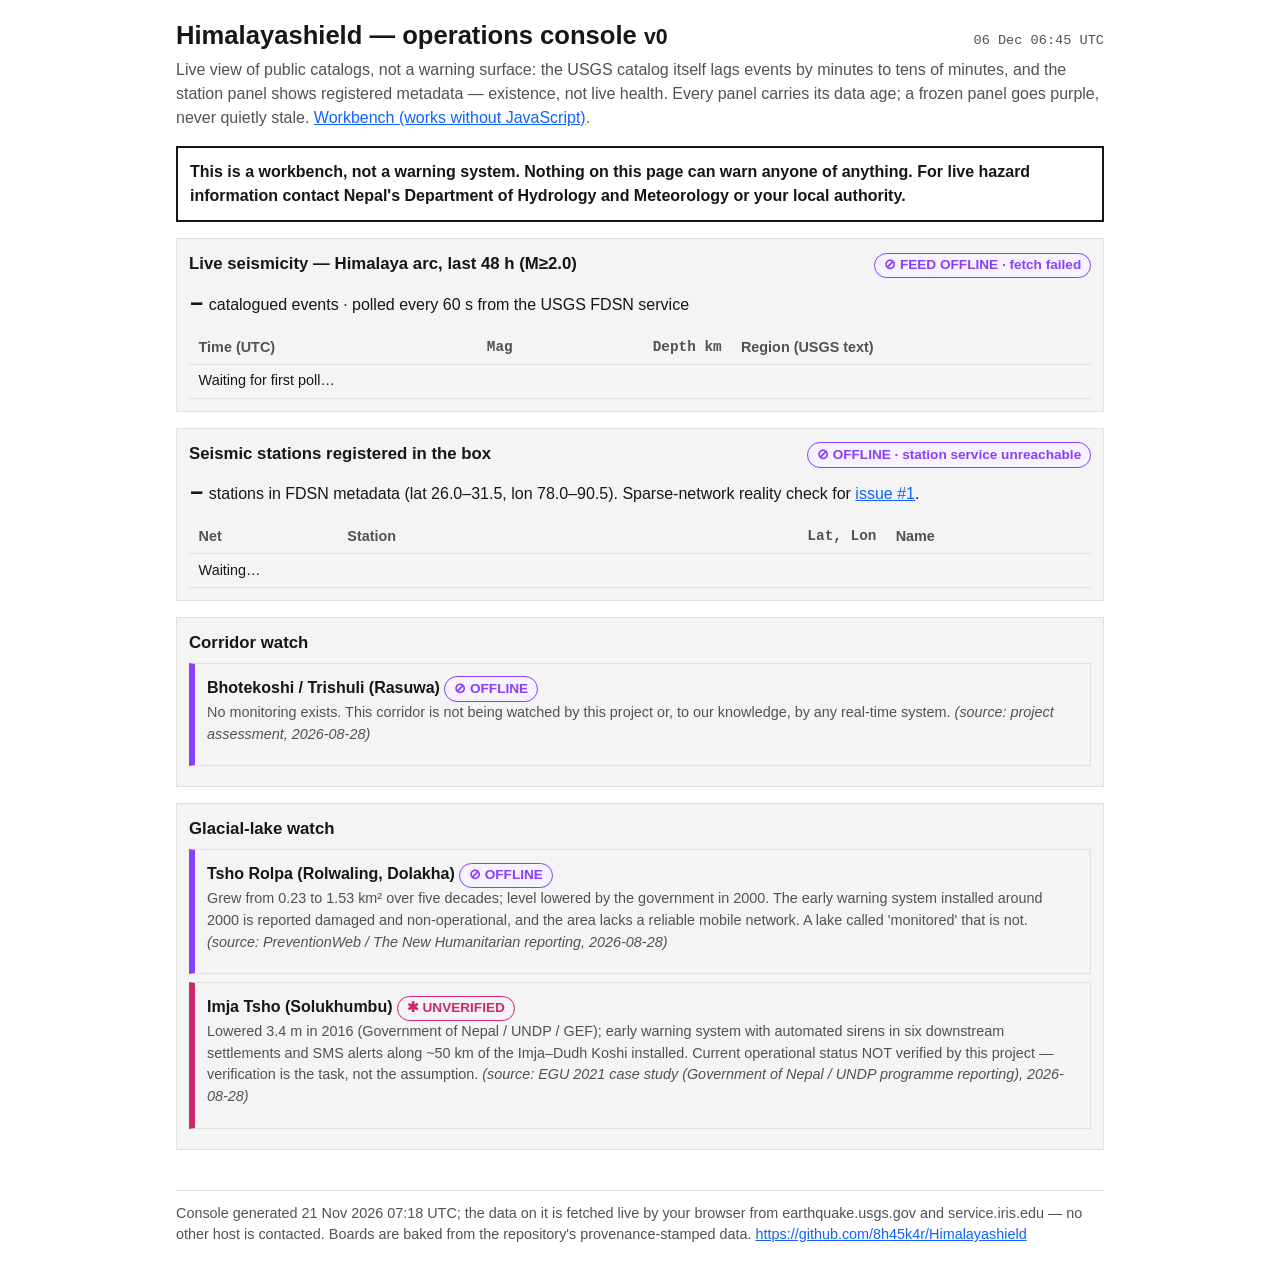
==== commit dfd6a0db: "Publish site 2026-11-21T07:18:50Z from edcc20170017cb25d0ff4911a63416b4d3b17108" ====
--- a/console/index.html
+++ b/console/index.html
@@ -208,7 +208,7 @@
 <section class="panel"><h2>Glacial-lake watch</h2><div class="corridor status-offline"><strong>Tsho Rolpa (Rolwaling, Dolakha)</strong> <span class="chip chip-offline">⊘ OFFLINE</span><p class="note">Grew from 0.23 to 1.53 km² over five decades; level lowered by the government in 2000. The early warning system installed around 2000 is reported damaged and non-operational, and the area lacks a reliable mobile network. A lake called &#x27;monitored&#x27; that is not. <em>(source: PreventionWeb / The New Humanitarian reporting, 2026-08-28)</em></p></div><div class="corridor status-unverified"><strong>Imja Tsho (Solukhumbu)</strong> <span class="chip chip-unverified">✱ UNVERIFIED</span><p class="note">Lowered 3.4 m in 2016 (Government of Nepal / UNDP / GEF); early warning system with automated sirens in six downstream settlements and SMS alerts along ~50 km of the Imja–Dudh Koshi installed. Current operational status NOT verified by this project — verification is the task, not the assumption. <em>(source: EGU 2021 case study (Government of Nepal / UNDP programme reporting), 2026-08-28)</em></p></div></section>
 </div>
 <footer>
-<p>Console generated 14 Nov 2026 06:36 UTC; the data on
+<p>Console generated 21 Nov 2026 07:18 UTC; the data on
 it is fetched live by your browser from earthquake.usgs.gov and
 service.iris.edu — no other host is contacted. Boards are baked from the
 repository's provenance-stamped data. <a href="https://github.com/8h45k4r/Himalayashield">https://github.com/8h45k4r/Himalayashield</a></p>
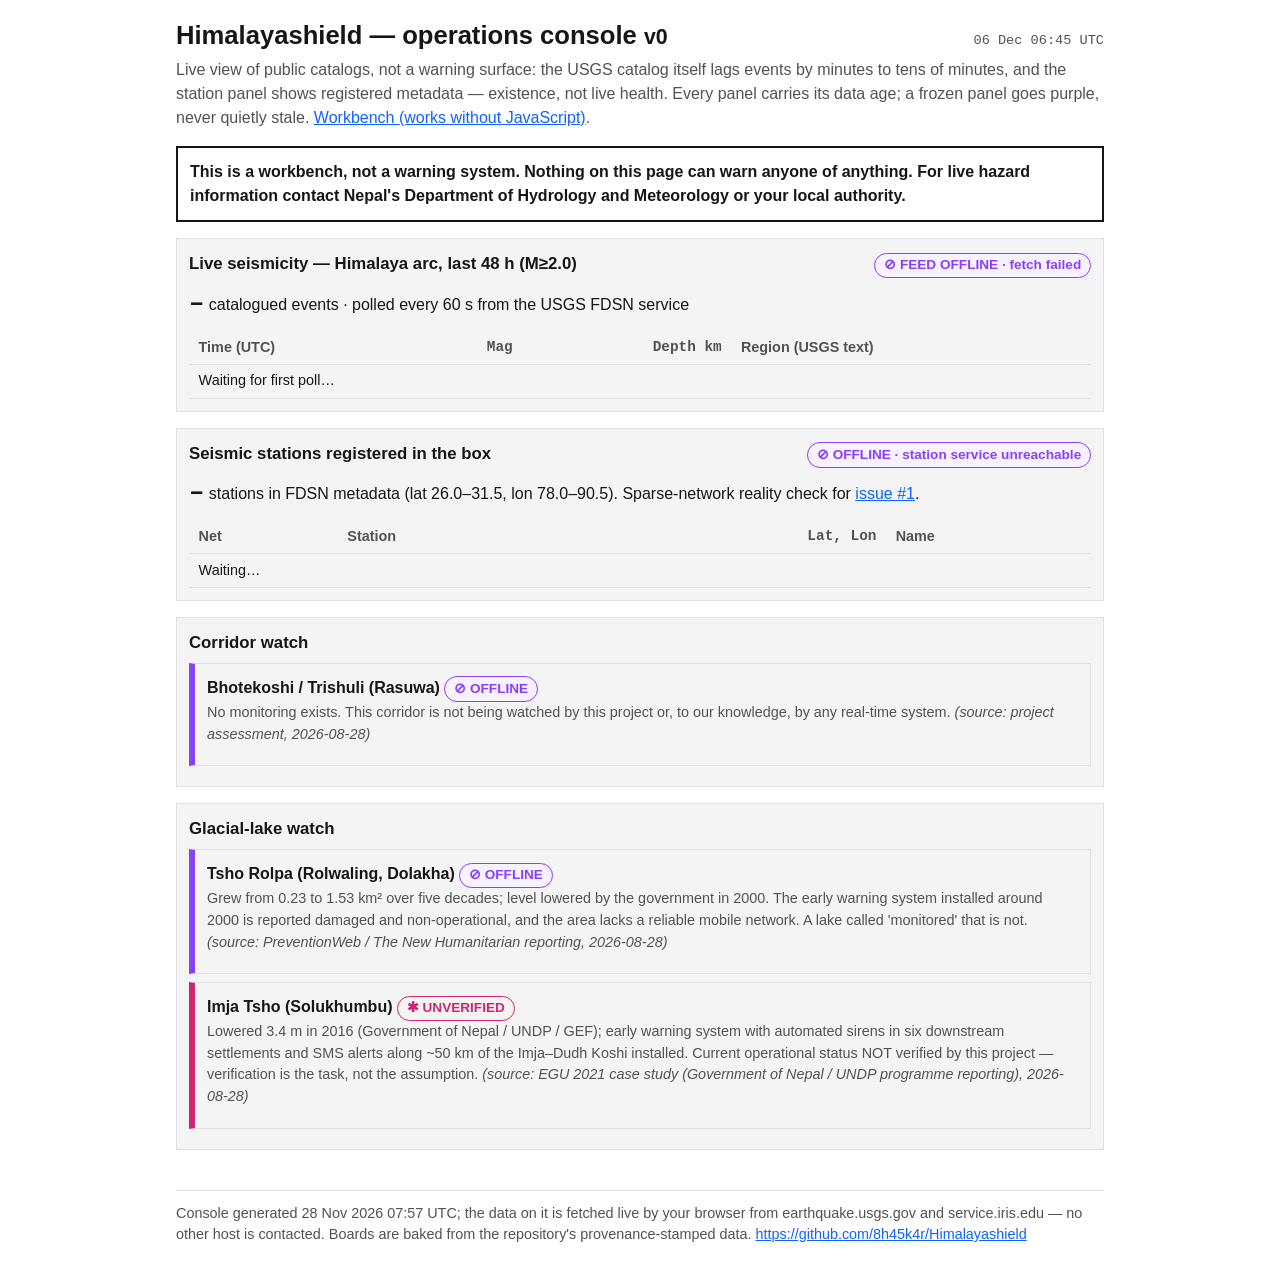
==== commit c59c40ea: "Publish site 2026-11-28T07:57:48Z from edcc20170017cb25d0ff4911a63416b4d3b17108" ====
--- a/console/index.html
+++ b/console/index.html
@@ -208,7 +208,7 @@
 <section class="panel"><h2>Glacial-lake watch</h2><div class="corridor status-offline"><strong>Tsho Rolpa (Rolwaling, Dolakha)</strong> <span class="chip chip-offline">⊘ OFFLINE</span><p class="note">Grew from 0.23 to 1.53 km² over five decades; level lowered by the government in 2000. The early warning system installed around 2000 is reported damaged and non-operational, and the area lacks a reliable mobile network. A lake called &#x27;monitored&#x27; that is not. <em>(source: PreventionWeb / The New Humanitarian reporting, 2026-08-28)</em></p></div><div class="corridor status-unverified"><strong>Imja Tsho (Solukhumbu)</strong> <span class="chip chip-unverified">✱ UNVERIFIED</span><p class="note">Lowered 3.4 m in 2016 (Government of Nepal / UNDP / GEF); early warning system with automated sirens in six downstream settlements and SMS alerts along ~50 km of the Imja–Dudh Koshi installed. Current operational status NOT verified by this project — verification is the task, not the assumption. <em>(source: EGU 2021 case study (Government of Nepal / UNDP programme reporting), 2026-08-28)</em></p></div></section>
 </div>
 <footer>
-<p>Console generated 21 Nov 2026 07:18 UTC; the data on
+<p>Console generated 28 Nov 2026 07:57 UTC; the data on
 it is fetched live by your browser from earthquake.usgs.gov and
 service.iris.edu — no other host is contacted. Boards are baked from the
 repository's provenance-stamped data. <a href="https://github.com/8h45k4r/Himalayashield">https://github.com/8h45k4r/Himalayashield</a></p>
